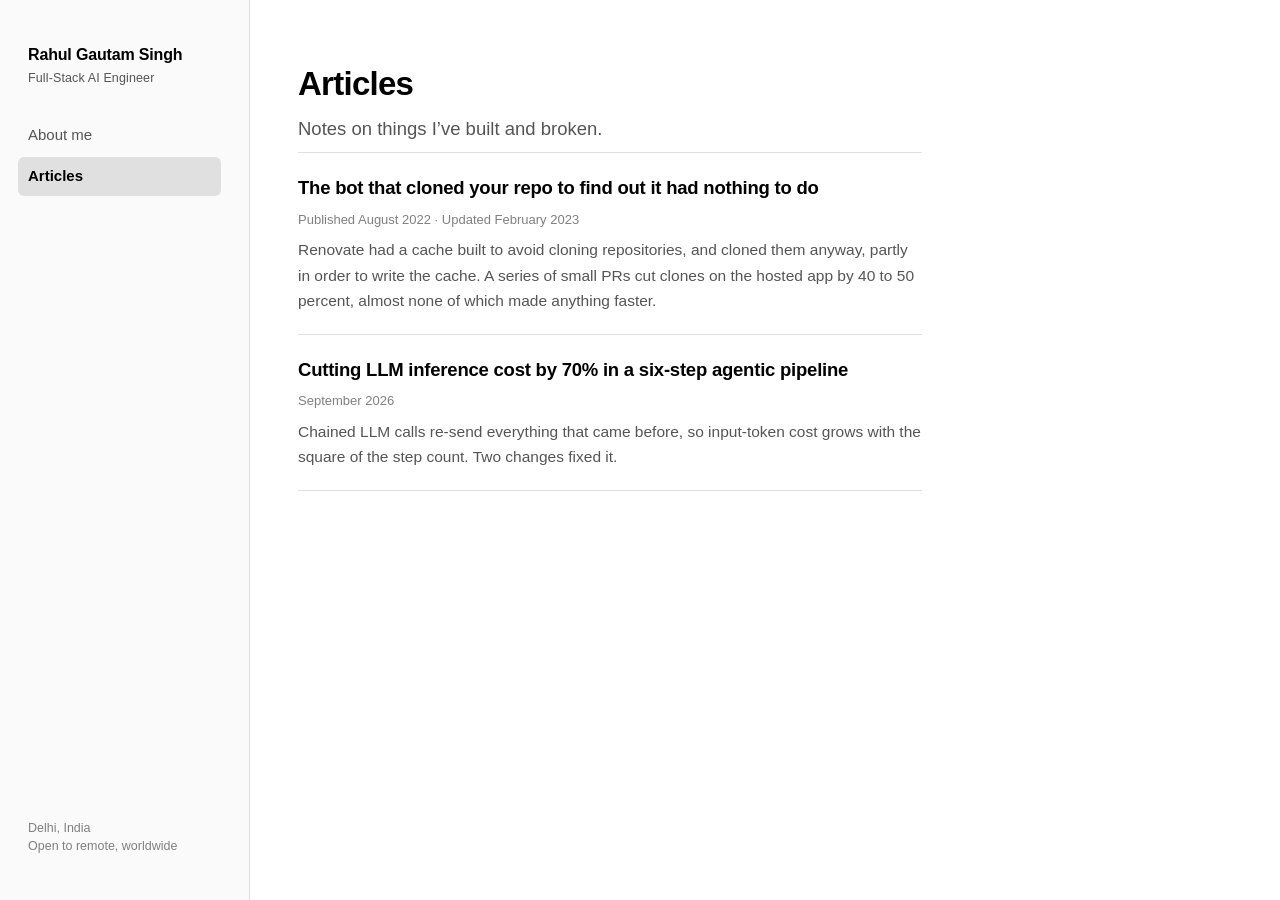
==== articles.html @ fff79b99 "Initial site: about page, two articles, build script" ====
<!DOCTYPE html>
<html lang="en">
<head>
<meta charset="utf-8">
<meta name="viewport" content="width=device-width, initial-scale=1">
<title>Articles | Rahul Gautam Singh</title>
<meta name="description" content="Engineering writing by Rahul Gautam Singh.">
<link rel="stylesheet" href="style.css">
<link rel="icon" href="data:,">
</head>
<body>
<div class="layout">

  <aside class="sidebar">
    <div class="brand">
      <a href="index.html">Rahul Gautam Singh</a>
      <small>Full-Stack AI Engineer</small>
    </div>
    <nav>
      <ul>
        <li><a href="index.html">About me</a></li>
        <li><a href="articles.html" aria-current="page">Articles</a></li>
      </ul>
    </nav>
    <footer>Delhi, India<br>Open to remote, worldwide</footer>
  </aside>

  <main>
    <div class="wrap">
      <h1>Articles</h1>
      <p class="lede">Notes on things I&rsquo;ve built and broken.</p>

      <ul class="post-list">
        <li>
          <h3><a href="articles/renovate-clone-reduction.html">The bot that cloned your repo to find out it had nothing to do</a></h3>
          <div class="meta">Published August 2022 &middot; Updated February 2023</div>
          <p>Renovate had a cache built to avoid cloning repositories, and cloned them anyway,
          partly in order to write the cache. A series of small PRs cut clones on the hosted app
          by 40 to 50 percent, almost none of which made anything faster.</p>
        </li>
        <li>
          <h3><a href="articles/llm-inference-cost.html">Cutting LLM inference cost by 70% in a six-step agentic pipeline</a></h3>
          <div class="meta">September 2026</div>
          <p>Chained LLM calls re-send everything that came before, so input-token cost grows with the
          square of the step count. Two changes fixed it.</p>
        </li>
      </ul>
    </div>
  </main>

</div>
</body>
</html>
---- style.css ----
:root {
  --bg: #ffffff;
  --fg: #000000;
  --muted: #555555;
  --faint: #808080;
  --line: #e0e0e0;
  --accent: #9a4f1b;
  --code-bg: #f6f6f6;
  --sidebar-bg: #fafafa;
  --measure: 68ch;
}

* { box-sizing: border-box; }

html { -webkit-text-size-adjust: 100%; }

body {
  margin: 0;
  background: var(--bg);
  color: var(--fg);
  font: 16.5px/1.65 ui-sans-serif, -apple-system, BlinkMacSystemFont, "Segoe UI",
        Inter, Roboto, Helvetica, Arial, sans-serif;
  font-feature-settings: "kern" 1;
  -webkit-font-smoothing: antialiased;
}

a { color: var(--accent); text-decoration: none; }
a:hover { text-decoration: underline; text-underline-offset: 2px; }

/* ---------- layout ---------- */

.layout { display: flex; min-height: 100vh; }

.sidebar {
  width: 250px;
  flex: none;
  padding: 44px 28px;
  border-right: 1px solid var(--line);
  background: var(--sidebar-bg);
  position: sticky;
  top: 0;
  height: 100vh;
  display: flex;
  flex-direction: column;
  gap: 30px;
}

.brand { font-size: 16px; font-weight: 650; letter-spacing: -0.01em; line-height: 1.35; }
.brand a { color: var(--fg); }
.brand small {
  display: block;
  font-size: 12.5px;
  font-weight: 400;
  color: var(--muted);
  letter-spacing: 0.01em;
  margin-top: 4px;
}

nav ul { list-style: none; margin: 0; padding: 0; display: flex; flex-direction: column; gap: 2px; }
nav a {
  display: block;
  padding: 7px 10px;
  margin-left: -10px;
  border-radius: 6px;
  color: var(--muted);
  font-size: 15px;
}
nav a:hover { background: var(--line); color: var(--fg); text-decoration: none; }
nav a[aria-current="page"] { color: var(--fg); font-weight: 600; background: var(--line); }

.sidebar footer {
  margin-top: auto;
  font-size: 12.5px;
  color: var(--faint);
  line-height: 1.5;
}

main {
  flex: 1;
  min-width: 0;
  padding: 64px 48px 96px;
}

.wrap { max-width: var(--measure); }

/* ---------- typography ---------- */

h1 {
  font-size: 33px;
  line-height: 1.2;
  letter-spacing: -0.022em;
  margin: 0 0 10px;
  font-weight: 680;
}

h2 {
  font-size: 13px;
  text-transform: uppercase;
  letter-spacing: 0.12em;
  color: var(--muted);
  font-weight: 640;
  margin: 46px 0 16px;
  padding-bottom: 7px;
  border-bottom: 1px solid var(--line);
}

h3 { font-size: 18.5px; margin: 32px 0 8px; letter-spacing: -0.012em; font-weight: 640; }

p { margin: 0 0 17px; }

.lede { font-size: 18.5px; color: var(--muted); margin-bottom: 8px; }

/* ---------- about ---------- */

.cursor {
  display: inline-block;
  width: 9px;
  height: 1.05em;
  background: var(--accent);
  vertical-align: -0.16em;
  margin-left: 3px;
  animation: blink 1.1s step-end infinite;
}
@keyframes blink { 0%, 100% { opacity: 1; } 50% { opacity: 0; } }

@media (prefers-reduced-motion: reduce) {
  .cursor { animation: none; }
}

.role {
  display: inline-block;
  font-size: 13px;
  color: var(--muted);
  border: 1px solid var(--line);
  border-radius: 999px;
  padding: 3px 12px;
  margin-bottom: 26px;
}

.links { list-style: none; padding: 0; margin: 0; }
.links li { border-bottom: 1px solid var(--line); }
.links li:first-child { border-top: 1px solid var(--line); }
.links a {
  display: flex;
  justify-content: space-between;
  align-items: baseline;
  gap: 16px;
  padding: 13px 2px;
  color: var(--fg);
}
.links a:hover { text-decoration: none; color: var(--accent); }
.links .what { font-weight: 520; }
.links .where { font-size: 13.5px; color: var(--faint); font-variant-numeric: tabular-nums; }
.links a:hover .where { color: var(--accent); }

/* ---------- resume ---------- */

.contactline { font-size: 14.5px; color: var(--muted); margin-bottom: 4px; }
.contactline a { color: var(--muted); }
.contactline a:hover { color: var(--accent); }

.job { margin-bottom: 30px; }
.job-head { display: flex; justify-content: space-between; align-items: baseline; gap: 18px; flex-wrap: wrap; }
.job-head strong { font-size: 16.5px; font-weight: 650; }
.job-head .when { font-size: 13.5px; color: var(--faint); white-space: nowrap; font-variant-numeric: tabular-nums; }
.job .where { font-size: 13.5px; color: var(--muted); font-style: italic; margin-bottom: 9px; }
.job ul { margin: 0; padding-left: 20px; }
.job li { margin-bottom: 7px; }

.skills { display: grid; grid-template-columns: max-content 1fr; gap: 9px 22px; font-size: 15px; }
.skills dt { color: var(--muted); font-weight: 560; }
.skills dd { margin: 0; }

.plain { margin: 0; padding-left: 20px; }
.plain li { margin-bottom: 7px; }

/* ---------- articles ---------- */

.post-list { list-style: none; padding: 0; margin: 0; }
.post-list li { padding: 20px 0; border-bottom: 1px solid var(--line); }
.post-list li:first-child { border-top: 1px solid var(--line); }
.post-list h3 { margin: 0 0 5px; }
.post-list h3 a { color: var(--fg); }
.post-list h3 a:hover { color: var(--accent); text-decoration: none; }
.post-list .meta { font-size: 13px; color: var(--faint); }
.post-list p { margin: 7px 0 0; color: var(--muted); font-size: 15.5px; }

article { max-width: var(--measure); }
article .meta { font-size: 13.5px; color: var(--faint); margin-bottom: 30px; }
article h2 { border-bottom: 0; font-size: 20px; text-transform: none; letter-spacing: -0.014em; color: var(--fg); margin: 40px 0 12px; padding: 0; }
article ul, article ol { padding-left: 22px; }
article li { margin-bottom: 8px; }

blockquote {
  margin: 24px 0;
  padding: 2px 0 2px 20px;
  border-left: 2px solid var(--accent);
  color: var(--muted);
}

code {
  font: 0.875em/1.5 ui-monospace, SFMono-Regular, "SF Mono", Menlo, Consolas, monospace;
  background: var(--code-bg);
  padding: 0.14em 0.4em;
  border-radius: 4px;
}

pre {
  background: var(--code-bg);
  border: 1px solid var(--line);
  border-radius: 8px;
  padding: 16px 18px;
  overflow-x: auto;
  margin: 22px 0;
}
pre code { background: none; padding: 0; font-size: 13.5px; line-height: 1.6; }

table { width: 100%; border-collapse: collapse; margin: 22px 0; font-size: 15px; }
th, td { text-align: left; padding: 9px 12px 9px 0; border-bottom: 1px solid var(--line); }
th { font-size: 12.5px; text-transform: uppercase; letter-spacing: 0.07em; color: var(--muted); font-weight: 620; }
td.num, th.num { text-align: right; font-variant-numeric: tabular-nums; padding-right: 0; }

.callout {
  border: 1px solid var(--accent);
  border-radius: 8px;
  padding: 15px 18px;
  margin: 26px 0;
  font-size: 14.5px;
  color: var(--muted);
}
.callout strong { color: var(--accent); }

/* ---------- mobile ---------- */

@media (max-width: 760px) {
  .layout { flex-direction: column; }
  .sidebar {
    width: auto;
    position: static;
    height: auto;
    padding: 24px 16px;
    border-right: 0;
    border-bottom: 1px solid var(--line);
    gap: 18px;
  }
  nav ul { flex-direction: row; flex-wrap: wrap; gap: 4px; }
  nav a { margin-left: 0; padding: 6px 11px; }
  .sidebar footer { display: none; }
  main { padding: 34px 16px 64px; }
  h1 { font-size: 27px; }
  .job-head .when { font-size: 12.5px; }
  .skills { grid-template-columns: 1fr; gap: 2px 0; }
  .skills dd { margin-bottom: 10px; }
}

/* ---------- figures ---------- */

figure { margin: 34px 0; }
figure svg { display: block; width: 100%; height: auto; }
figcaption {
  font-size: 13px;
  color: var(--faint);
  margin-top: 10px;
  line-height: 1.5;
}
.fig-box { fill: var(--code-bg); stroke: var(--line); stroke-width: 1.5; }
.fig-box-accent { fill: none; stroke: var(--accent); stroke-width: 1.5; }
.fig-line { stroke: var(--line); stroke-width: 1.5; fill: none; }
.fig-line-accent { stroke: var(--accent); stroke-width: 1.5; fill: none; }
.fig-t { fill: var(--fg); font: 500 13px ui-sans-serif, -apple-system, system-ui, sans-serif; }
.fig-t-sm { fill: var(--muted); font: 400 11.5px ui-sans-serif, -apple-system, system-ui, sans-serif; }
.fig-t-mono { fill: var(--fg); font: 12px ui-monospace, SFMono-Regular, Menlo, monospace; }
.fig-t-mono-mut { fill: var(--faint); font: 12px ui-monospace, SFMono-Regular, Menlo, monospace; }
.fig-t-accent { fill: var(--accent); font: 600 13px ui-sans-serif, -apple-system, system-ui, sans-serif; }
.fig-t-big { fill: var(--fg); font: 650 19px ui-sans-serif, -apple-system, system-ui, sans-serif; }
.fig-arrow { fill: var(--line); }
.fig-arrow-accent { fill: var(--accent); }
.fig-dim { opacity: 0.42; }

figure img { display: block; width: 100%; height: auto; border: 1px solid var(--line); border-radius: 8px; }
figure.meme { max-width: 520px; }
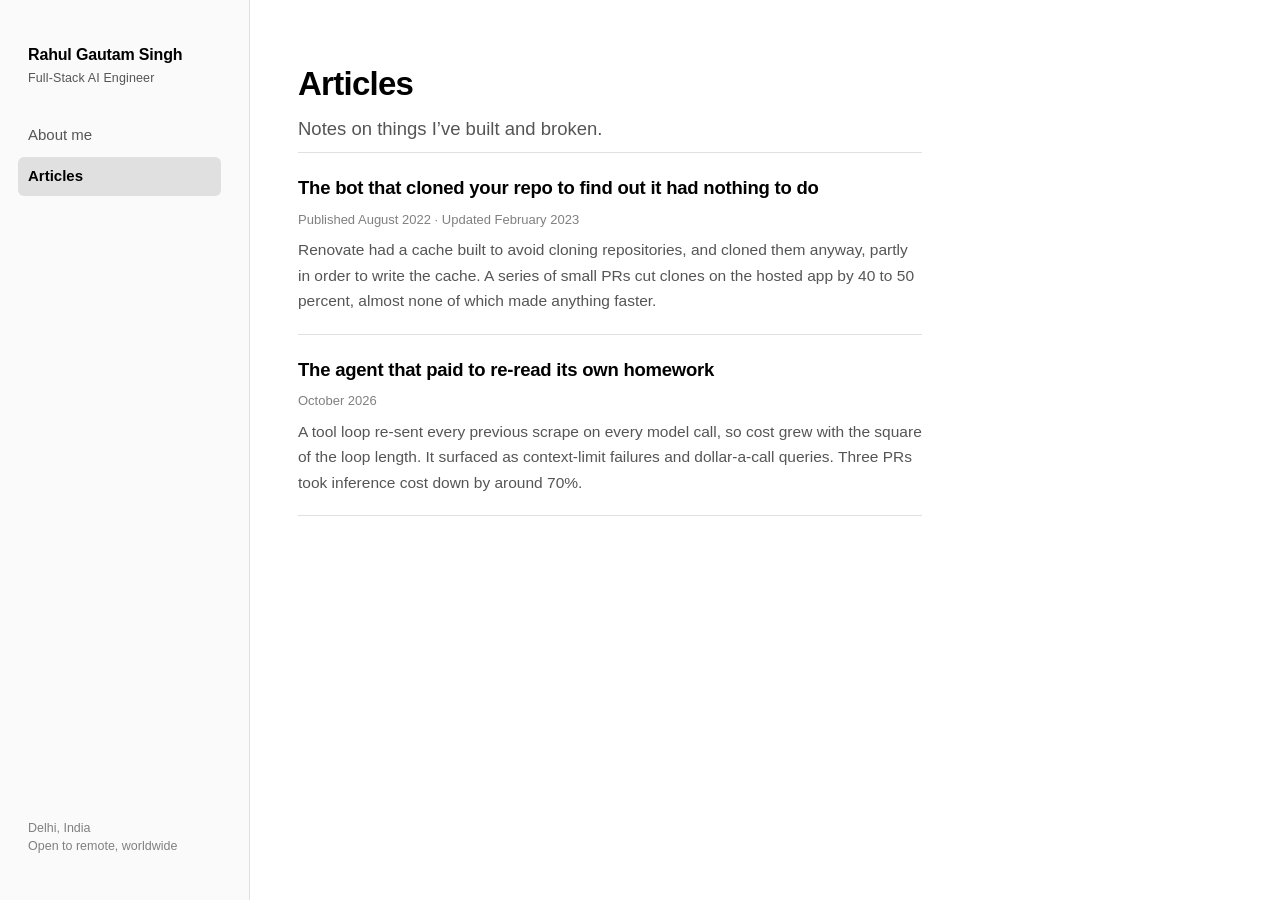
==== commit 17163370: "Rewrite LLM cost article against the real implementation" ====
--- a/articles.html
+++ b/articles.html
@@ -39,10 +39,11 @@
           by 40 to 50 percent, almost none of which made anything faster.</p>
         </li>
         <li>
-          <h3><a href="articles/llm-inference-cost.html">Cutting LLM inference cost by 70% in a six-step agentic pipeline</a></h3>
-          <div class="meta">September 2026</div>
-          <p>Chained LLM calls re-send everything that came before, so input-token cost grows with the
-          square of the step count. Two changes fixed it.</p>
+          <h3><a href="articles/llm-inference-cost.html">The agent that paid to re-read its own homework</a></h3>
+          <div class="meta">October 2026</div>
+          <p>A tool loop re-sent every previous scrape on every model call, so cost grew with the
+          square of the loop length. It surfaced as context-limit failures and dollar-a-call queries.
+          Three PRs took inference cost down by around 70%.</p>
         </li>
       </ul>
     </div>
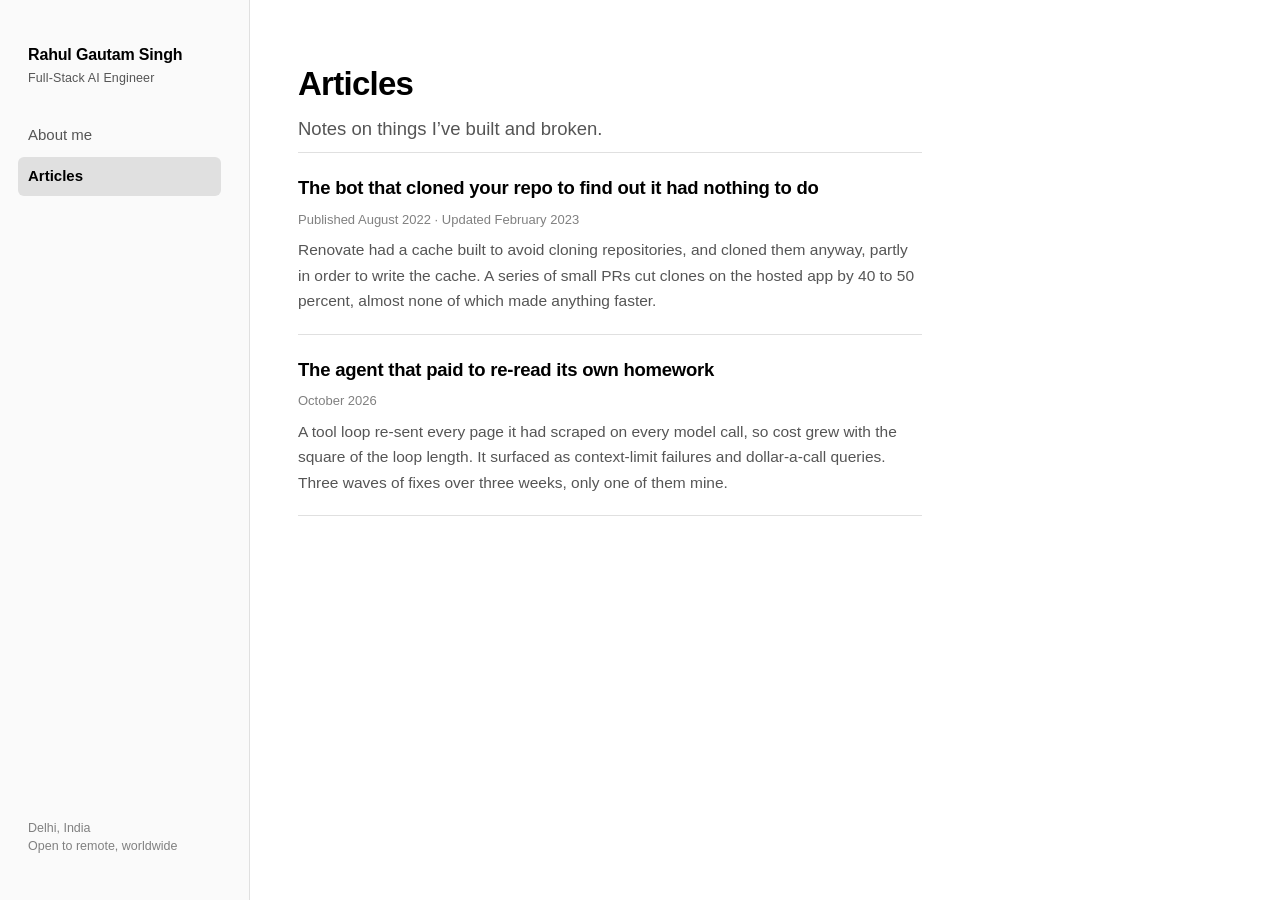
==== commit ca7c30e3: "Rewrite LLM cost article: correct attribution, flag unmeasured numbers" ====
--- a/articles.html
+++ b/articles.html
@@ -41,9 +41,9 @@
         <li>
           <h3><a href="articles/llm-inference-cost.html">The agent that paid to re-read its own homework</a></h3>
           <div class="meta">October 2026</div>
-          <p>A tool loop re-sent every previous scrape on every model call, so cost grew with the
+          <p>A tool loop re-sent every page it had scraped on every model call, so cost grew with the
           square of the loop length. It surfaced as context-limit failures and dollar-a-call queries.
-          Three PRs took inference cost down by around 70%.</p>
+          Three waves of fixes over three weeks, only one of them mine.</p>
         </li>
       </ul>
     </div>
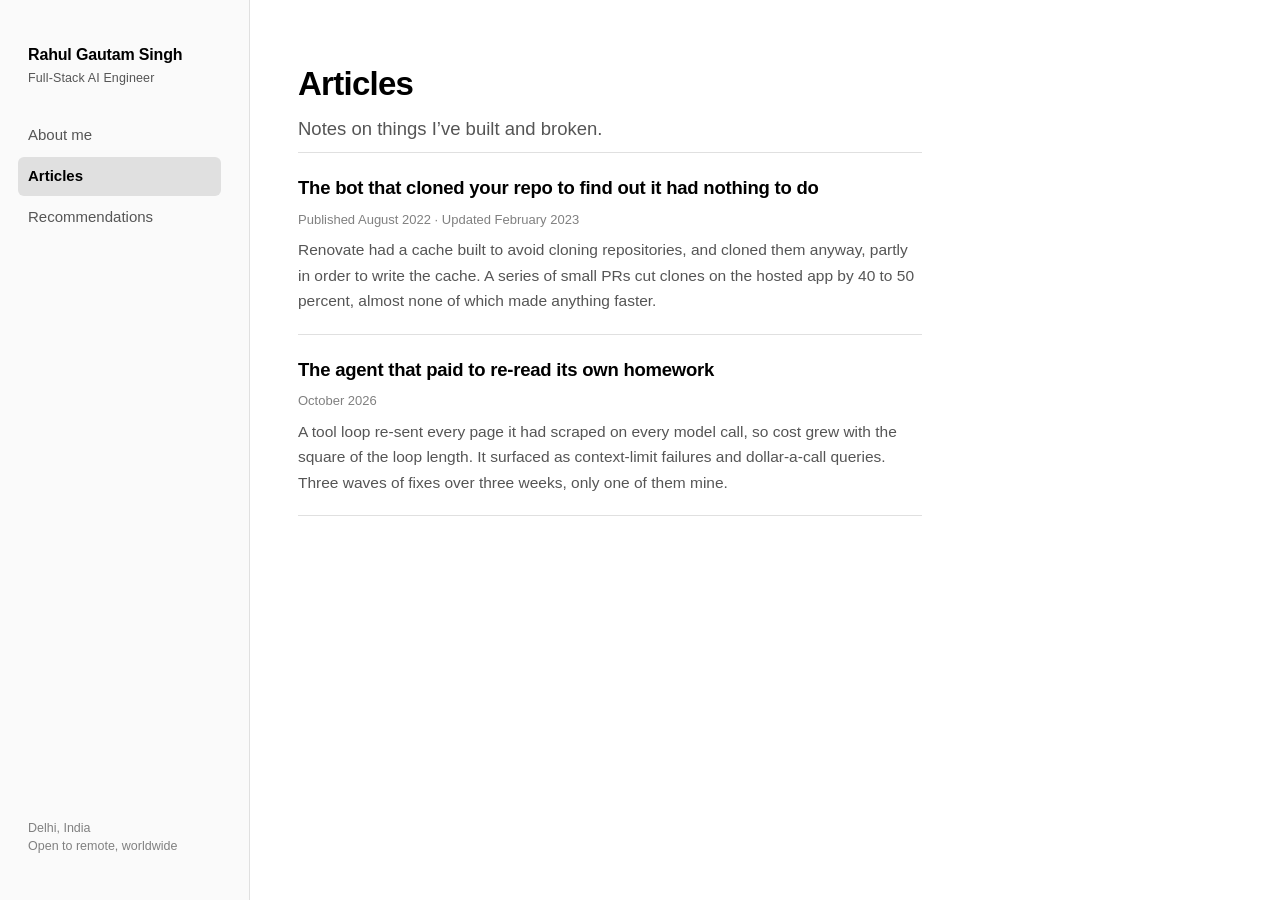
==== commit a7a3e476: "Move client feedback to its own Recommendations page" ====
--- a/articles.html
+++ b/articles.html
@@ -6,7 +6,8 @@
 <title>Articles | Rahul Gautam Singh</title>
 <meta name="description" content="Engineering writing by Rahul Gautam Singh.">
 <link rel="stylesheet" href="style.css">
-<link rel="icon" href="data:,">
+<link rel="icon" href="/favicon.svg" type="image/svg+xml">
+<link rel="mask-icon" href="/favicon.svg" color="#9a4f1b">
 </head>
 <body>
 <div class="layout">
@@ -20,6 +21,7 @@
       <ul>
         <li><a href="index.html">About me</a></li>
         <li><a href="articles.html" aria-current="page">Articles</a></li>
+        <li><a href="recommendations.html">Recommendations</a></li>
       </ul>
     </nav>
     <footer>Delhi, India<br>Open to remote, worldwide</footer>
--- a/style.css
+++ b/style.css
@@ -279,3 +279,29 @@
 
 figure img { display: block; width: 100%; height: auto; border: 1px solid var(--line); border-radius: 8px; }
 figure.meme { max-width: 520px; }
+
+/* ---------- client feedback ---------- */
+
+.proof {
+  font-size: 13.5px;
+  color: var(--muted);
+  margin: -4px 0 20px;
+  display: flex;
+  flex-wrap: wrap;
+  gap: 6px 14px;
+}
+.proof span { white-space: nowrap; }
+.proof b { color: var(--fg); font-weight: 600; }
+
+.quotes { list-style: none; padding: 0; margin: 0; }
+.quotes li { padding: 16px 0; border-bottom: 1px solid var(--line); }
+.quotes li:first-child { border-top: 1px solid var(--line); }
+.quotes blockquote {
+  margin: 0 0 8px;
+  padding: 0 0 0 16px;
+  border-left: 2px solid var(--accent);
+  font-size: 16px;
+  color: var(--fg);
+}
+.quotes .who { font-size: 13.5px; color: var(--faint); padding-left: 18px; }
+.quotes .who b { color: var(--muted); font-weight: 600; }
